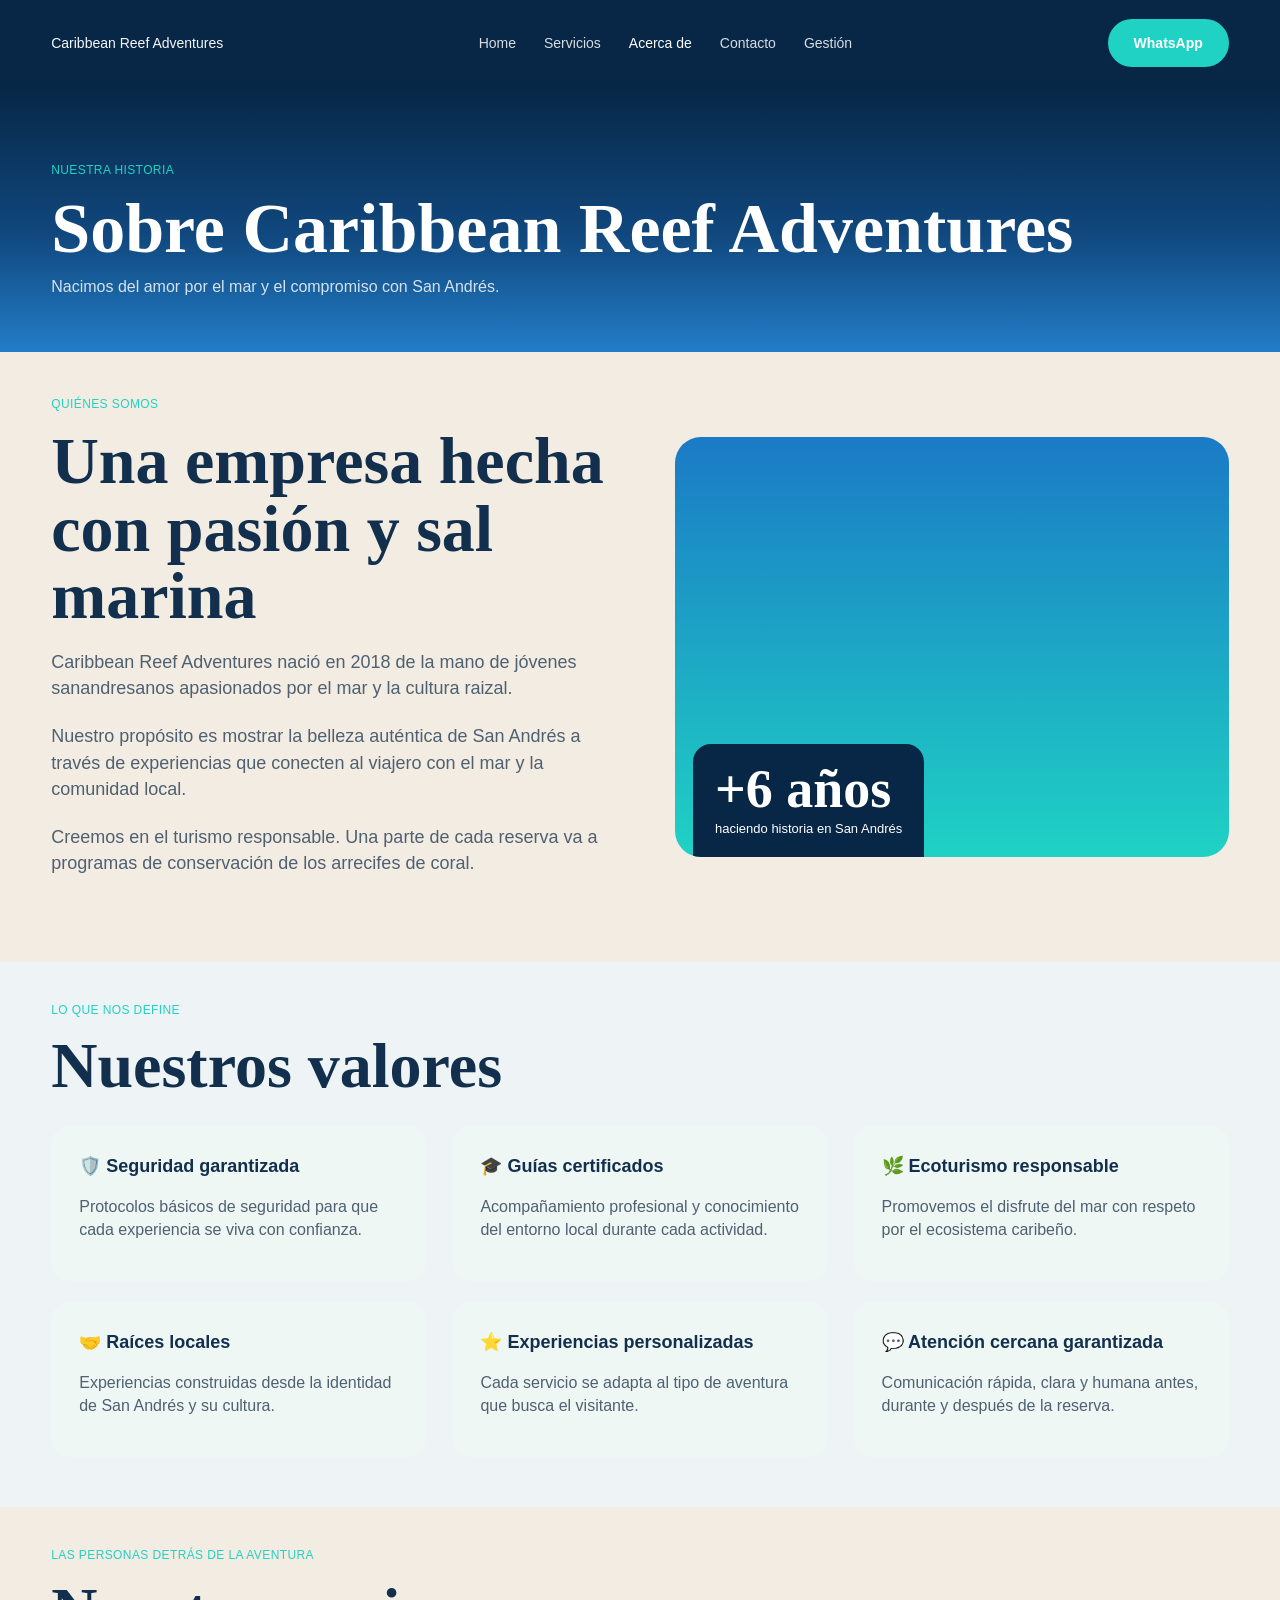
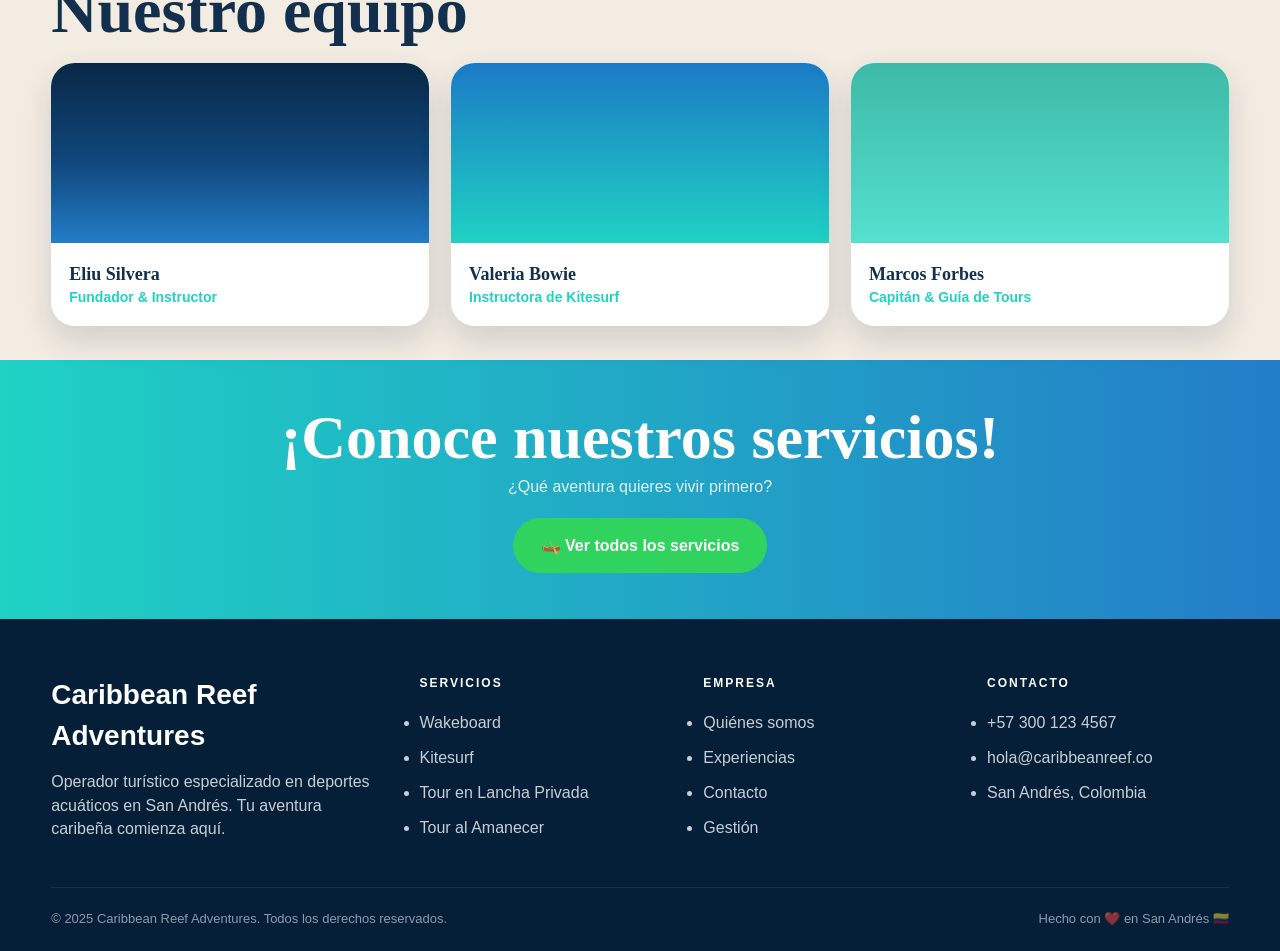
==== about.html @ 7c3cf76f "Upload project" ====
<!DOCTYPE html>
<html lang="es">
<head>
    <!-- Configuración básica del documento -->
    <meta charset="UTF-8">
    <meta name="viewport" content="width=device-width, initial-scale=1.0">

    <!-- Título que aparece en la pestaña del navegador -->
    <title>Caribbean Reef Adventures | Acerca de</title>

    <!-- Conexión con los estilos CSS -->
    <link rel="stylesheet" href="assets/css/styles.css">
</head>

<body>

    <!-- ================= HEADER / NAVBAR ================= -->
    <header class="site-header">
        <div class="container navbar">

            <!-- Nombre / logo -->
            <a class="brand" href="index.html">
                Caribbean Reef Adventures
            </a>

            <!-- Menú de navegación -->
            <nav class="nav-links">
                <a href="index.html">Home</a>
                <a href="services.html">Servicios</a>

                <!-- Página activa -->
                <a href="about.html" class="active">Acerca de</a>

                <a href="contact.html">Contacto</a>
                <a href="admin-services.html">Gestión</a>
            </nav>

            <!-- Botón de WhatsApp -->
            <a class="whatsapp-header" target="_blank"
               href="https://wa.me/573001234567">
                WhatsApp
            </a>

        </div>
    </header>

    <!-- ================= HERO (PARTE SUPERIOR AZUL) ================= -->
    <section class="page-hero page-hero--compact gradient-ocean">
        <div class="container">

            <!-- Texto pequeño -->
            <div class="eyebrow">Nuestra historia</div>

            <!-- Título principal -->
            <h1 class="about-hero-title serif">
                Sobre Caribbean Reef Adventures
            </h1>

            <!-- Descripción -->
            <p class="about-hero-copy">
                Nacimos del amor por el mar y el compromiso con San Andrés.
            </p>

        </div>
    </section>

    <!-- ================= SECCIÓN PRINCIPAL ================= -->
    <section class="about-main">
        <div class="container about-grid">

            <!-- Texto -->
            <div class="about-text">

                <div class="eyebrow">Quiénes somos</div>

                <h2 class="about-heading serif">
                    Una empresa hecha con pasión y sal marina
                </h2>

                <p>
                    Caribbean Reef Adventures nació en 2018 de la mano de jóvenes sanandresanos apasionados por el mar y la cultura raizal.
                </p>

                <p>
                    Nuestro propósito es mostrar la belleza auténtica de San Andrés a través de experiencias que conecten al viajero con el mar y la comunidad local.
                </p>

                <p>
                    Creemos en el turismo responsable. Una parte de cada reserva va a programas de conservación de los arrecifes de coral.
                </p>

            </div>

            <!-- Imagen decorativa -->
            <div class="about-image-box gradient-card">

                <!-- Caja de años -->
                <div class="about-years">
                    <strong>+6 años</strong>
                    <span>haciendo historia en San Andrés</span>
                </div>

            </div>

        </div>
    </section>

    <!-- ================= VALORES ================= -->
    <section class="values-section">
        <div class="container">

            <!-- Título -->
            <div class="center">
                <div class="eyebrow">Lo que nos define</div>
                <h2 class="values-title serif">Nuestros valores</h2>
            </div>

            <!-- Tarjetas -->
            <div class="values-grid">

                <article class="value-card">
                    <h3>🛡️ Seguridad garantizada</h3>
                    <p>Protocolos básicos de seguridad para que cada experiencia se viva con confianza.</p>
                </article>

                <article class="value-card">
                    <h3>🎓 Guías certificados</h3>
                    <p>Acompañamiento profesional y conocimiento del entorno local durante cada actividad.</p>
                </article>

                <article class="value-card">
                    <h3>🌿 Ecoturismo responsable</h3>
                    <p>Promovemos el disfrute del mar con respeto por el ecosistema caribeño.</p>
                </article>

                <article class="value-card">
                    <h3>🤝 Raíces locales</h3>
                    <p>Experiencias construidas desde la identidad de San Andrés y su cultura.</p>
                </article>

                <article class="value-card">
                    <h3>⭐ Experiencias personalizadas</h3>
                    <p>Cada servicio se adapta al tipo de aventura que busca el visitante.</p>
                </article>

                <article class="value-card">
                    <h3>💬 Atención cercana garantizada</h3>
                    <p>Comunicación rápida, clara y humana antes, durante y después de la reserva.</p>
                </article>

            </div>
        </div>
    </section>

    <!-- ================= EQUIPO ================= -->
    <section class="team-section">
        <div class="container">

            <div class="center">
                <div class="eyebrow">Las personas detrás de la aventura</div>
                <h2 class="team-title serif">Nuestro equipo</h2>
            </div>

            <div class="team-grid">

                <article class="team-card">
                    <div class="team-photo gradient-ocean"></div>
                    <div class="body">
                        <h3>Eliu Silvera</h3>
                        <p>Fundador & Instructor</p>
                    </div>
                </article>

                <article class="team-card">
                    <div class="team-photo gradient-card"></div>
                    <div class="body">
                        <h3>Valeria Bowie</h3>
                        <p>Instructora de Kitesurf</p>
                    </div>
                </article>

                <article class="team-card">
                    <div class="team-photo"
                         style="background:linear-gradient(180deg,#3eb9a7 0%,#55e0cf 100%);">
                    </div>
                    <div class="body">
                        <h3>Marcos Forbes</h3>
                        <p>Capitán & Guía de Tours</p>
                    </div>
                </article>

            </div>
        </div>

        <!-- CTA FINAL -->
        <div class="cta-strip">
            <div class="container" style="text-align:center">
                <h2>¡Conoce nuestros servicios!</h2>
                <p>¿Qué aventura quieres vivir primero?</p>

                <a class="btn btn-primary" href="services.html">
                    🛶 Ver todos los servicios
                </a>
            </div>
        </div>
    </section>

    <!-- ================= FOOTER ================= -->
    <footer class="site-footer">
        <div class="container footer-grid">

            <!-- Marca -->
            <div>
                <div class="footer-brand">Caribbean Reef Adventures</div>
                <p>
                    Operador turístico especializado en deportes acuáticos en San Andrés.
                    Tu aventura caribeña comienza aquí.
                </p>
            </div>

            <!-- Servicios -->
            <div class="footer-column">
                <h4>Servicios</h4>
                <ul>
                    <li>Wakeboard</li>
                    <li>Kitesurf</li>
                    <li>Tour en Lancha Privada</li>
                    <li>Tour al Amanecer</li>
                </ul>
            </div>

            <!-- Empresa -->
            <div class="footer-column">
                <h4>Empresa</h4>
                <ul>
                    <li><a href="about.html">Quiénes somos</a></li>
                    <li><a href="services.html">Experiencias</a></li>
                    <li><a href="contact.html">Contacto</a></li>
                    <li><a href="admin-services.html">Gestión</a></li>
                </ul>
            </div>

            <!-- Contacto -->
            <div class="footer-column">
                <h4>Contacto</h4>
                <ul>
                    <li>+57 300 123 4567</li>
                    <li>hola@caribbeanreef.co</li>
                    <li>San Andrés, Colombia</li>
                </ul>
            </div>

        </div>

        <!-- Parte final -->
        <div class="container footer-bottom">
            <span>© 2025 Caribbean Reef Adventures. Todos los derechos reservados.</span>
            <span>Hecho con ❤️ en San Andrés 🇨🇴</span>
        </div>
    </footer>

</body>
</html>
---- assets/css/styles.css ----
/* ==========================================================================
   styles.css
   ==========================================================================
   Este archivo contiene los estilos globales del proyecto
   "Caribbean Reef Adventures".

   Organización del archivo:
   1. Variables globales
   2. Reset y estilos base
   3. Utilidades reutilizables
   4. Header y navegación
   5. Footer
   6. Hero y secciones generales
   7. Home
   8. Acerca de
   9. Servicios
   10. Detalle expandible
   11. Contacto
   12. Responsive
   ========================================================================== */


/* ==========================================================================
   1. VARIABLES GLOBALES
   ==========================================================================
   Aquí se definen los colores, sombras y tamaños reutilizables del proyecto.
   Esto permite mantener consistencia visual y facilita cambios futuros.
   ========================================================================== */

:root {
    /* Colores principales de la marca */
    --navy: #082746;
    --navy-soft: #0e345b;
    --blue: #1e7ac5;
    --cyan: #20d2c4;
    --green: #31d35f;
    /* Colores neutros */
    --cream: #f2ece2;
    --white: #ffffff;
    --text: #12304d;
    --muted: #6b7c8d;
    /* Sombra general para tarjetas y bloques */
    --shadow: 0 14px 32px rgba(6, 31, 57, 0.14);
    /* Ancho máximo del contenedor principal */
    --container: 1200px;
}


/* ==========================================================================
   2. RESET Y ESTILOS BASE
   ==========================================================================
   El reset elimina márgenes y paddings por defecto del navegador para que
   el diseño sea más consistente entre distintos dispositivos.
   ========================================================================== */

/* Aplica reset general a todos los elementos */
* {
    margin: 0;
    padding: 0;
    box-sizing: border-box;
}

/* Permite scroll suave al navegar con anclas */
html {
    scroll-behavior: smooth;
}

/* Estilos generales del body */
body {
    font-family: Arial, Helvetica, sans-serif;
    background: var(--cream);
    color: var(--text);
    line-height: 1.45;
}

/* Los enlaces heredan color y no muestran subrayado */
a {
    text-decoration: none;
    color: inherit;
}

/* Los botones heredan fuente y muestran cursor de clic */
button {
    font: inherit;
    border: none;
    cursor: pointer;
}


/* ==========================================================================
   3. UTILIDADES REUTILIZABLES
   ==========================================================================
   Estas clases se usan varias veces en distintas secciones del sitio.
   ========================================================================== */

/* Contenedor principal centrado con ancho máximo */
.container {
    width: min(92%, var(--container));
    margin: 0 auto;
}

/* Fuente serif para títulos elegantes */
.serif {
    font-family: Georgia, "Times New Roman", serif;
}

/* Texto pequeño superior para subtítulos de sección */
.eyebrow {
    color: var(--cyan);
    font-size: 12px;
    text-transform: uppercase;
    letter-spacing: 0.4px;
    margin-bottom: 14px;
}

/* Fondo degradado principal del sitio */
.gradient-ocean {
    background: linear-gradient( 180deg, var(--navy) 0%, #10477d 55%, #237dc8 100% );
}

/* Fondo degradado para tarjetas o bloques ilustrativos */
.gradient-card {
    background: linear-gradient( 180deg, #1b7ac6 0%, #1fd2c4 100% );
}


/* ==========================================================================
   4. BOTONES
   ==========================================================================
   Se definen estilos base y variantes para mantener consistencia visual.
   ========================================================================== */

/* Botón base reutilizable */
.btn {
    display: inline-flex;
    align-items: center;
    justify-content: center;
    gap: 8px;
    padding: 16px 28px;
    border-radius: 999px;
    font-weight: 700;
}

/* Botón principal */
.btn-primary {
    background: var(--green);
    color: #fff;
}

/* Botón transparente con borde */
.btn-outline {
    border: 1px solid rgba(255, 255, 255, 0.7);
    color: #fff;
}

/* Botón oscuro */
.btn-dark {
    background: var(--navy-soft);
    color: #fff;
}

/* Tamaño pequeño de botón */
.btn-small {
    padding: 12px 22px;
    font-size: 14px;
}


/* ==========================================================================
   5. HEADER Y NAVEGACIÓN
   ==========================================================================
   Contiene la barra superior, logo, enlaces del menú y botón de WhatsApp.
   ========================================================================== */

/* Encabezado principal fijo arriba */
.site-header {
    background: var(--navy);
    color: #fff;
    position: sticky;
    top: 0;
    z-index: 30;
}

/* Contenedor interno del header */
.navbar {
    min-height: 86px;
    display: flex;
    align-items: center;
    justify-content: space-between;
    gap: 24px;
}

/* Marca o nombre del sitio */
.brand {
    font-size: 14px;
    color: rgba(255, 255, 255, 0.96);
}

/* Menú de navegación */
.nav-links {
    display: flex;
    align-items: center;
    gap: 28px;
    font-size: 14px;
    color: rgba(255, 255, 255, 0.84);
}

    /* Efecto hover y página activa */
    .nav-links a.active,
    .nav-links a:hover {
        color: #fff;
    }

/* Botón especial de WhatsApp en header */
.whatsapp-header {
    background: var(--cyan);
    color: #fff;
    padding: 14px 26px;
    border-radius: 999px;
    font-weight: 700;
    font-size: 14px;
}


/* ==========================================================================
   6. FOOTER
   ==========================================================================
   Estilos del pie de página con columnas informativas.
   ========================================================================== */

/* Contenedor general del footer */
.site-footer {
    background: #061f39;
    color: rgba(255, 255, 255, 0.78);
    padding-top: 56px;
}

/* Grid principal del footer */
.footer-grid {
    display: grid;
    grid-template-columns: 1.35fr 1fr 1fr 1fr;
    gap: 42px;
    padding-bottom: 36px;
}

/* Título o marca del footer */
.footer-brand {
    color: #fff;
    font-size: 28px;
    font-weight: 800;
    margin-bottom: 14px;
}

/* Títulos pequeños de columnas */
.footer-column h4 {
    color: #fff;
    font-size: 12px;
    letter-spacing: 2px;
    text-transform: uppercase;
    margin-bottom: 18px;
}

/* Espaciado entre ítems del footer */
.footer-column li {
    margin-bottom: 12px;
}

/* Barra inferior del footer */
.footer-bottom {
    border-top: 1px solid rgba(255, 255, 255, 0.08);
    padding: 22px 0;
    display: flex;
    justify-content: space-between;
    gap: 20px;
    font-size: 13px;
    color: rgba(255, 255, 255, 0.55);
}


/* ==========================================================================
   7. HERO Y SECCIONES GENERALES
   ==========================================================================
   Aplica a los bloques grandes de bienvenida y encabezados internos.
   ========================================================================== */

/* Hero general */
.page-hero {
    color: #fff;
}

/* Hero grande, usado en Home */
.page-hero--large {
    padding: 84px 0 120px;
    min-height: 700px;
}

/* Hero más compacto para páginas internas */
.page-hero--compact {
    padding: 76px 0 54px;
}


/* ==========================================================================
   8. HOME
   ==========================================================================
   Sección principal de la página de inicio.
   ========================================================================== */

/* Ajuste superior del contenido del hero */
.hero-home {
    padding-top: 78px;
}

/* Etiqueta de ubicación */
.location-badge {
    display: inline-flex;
    align-items: center;
    gap: 8px;
    background: rgba(32, 210, 196, 0.16);
    color: #fff;
    padding: 10px 16px;
    font-size: 13px;
    margin-bottom: 18px;
}

/* Títulos principales de varias secciones */
.home-title,
.about-hero-title,
.contact-hero-title,
.services-title,
.about-heading,
.values-title,
.team-title,
.cta-strip h2 {
    font-family: Georgia, "Times New Roman", serif;
    line-height: 1.02;
}

/* Título principal del Home */
.home-title {
    font-size: 82px;
    max-width: 760px;
    margin-bottom: 18px;
}

    /* Palabra destacada del título */
    .home-title .accent {
        color: var(--cyan);
    }

/* Texto introductorio del Home */
.home-copy {
    font-size: 18px;
    max-width: 640px;
    margin-bottom: 34px;
    color: rgba(255, 255, 255, 0.82);
}

/* Grupo de botones del Home */
.home-actions {
    display: flex;
    gap: 16px;
    flex-wrap: wrap;
}


/* ==========================================================================
   9. MÉTRICAS DEL HOME
   ==========================================================================
   Barra con estadísticas destacadas.
   ========================================================================== */

.metrics-bar {
    background: #fff;
    padding: 20px 0 16px;
}

.metrics-grid {
    display: grid;
    grid-template-columns: repeat(4, 1fr);
    gap: 24px;
    text-align: center;
}

.metric strong {
    display: block;
    font-size: 34px;
    color: #000;
    margin-bottom: 2px;
}

.metric span {
    font-weight: 700;
    color: #111;
}


/* ==========================================================================
   10. SERVICIOS DESTACADOS DEL HOME
   ========================================================================== */

.featured-section {
    padding: 52px 0 70px;
}

.featured-title-top {
    font-size: 26px;
    letter-spacing: 4px;
    color: #000;
    font-weight: 800;
}

.featured-title-main {
    font-size: 54px;
    line-height: 1.02;
    margin-bottom: 28px;
}

.featured-grid {
    display: grid;
    grid-template-columns: repeat(4, 1fr);
    gap: 24px;
}

/* Tarjetas destacadas y tarjetas de servicios comparten estilos */
.feature-card,
.service-card {
    background: #fff;
    border-radius: 0 0 20px 20px;
    overflow: hidden;
    box-shadow: var(--shadow);
}

    /* Imagen superior de las tarjetas */
    .feature-card .image,
    .service-card .card-image {
        height: 230px;
        position: relative;
    }

/* Etiqueta flotante de categoría */
.card-tag {
    position: absolute;
    right: 20px;
    top: 16px;
    background: var(--cyan);
    color: var(--navy);
    padding: 8px 16px;
    border-radius: 999px;
    font-size: 12px;
    font-weight: 700;
}

/* Contenido interno de la tarjeta */
.feature-card .body,
.service-card .card-body {
    padding: 18px 18px 20px;
}

.feature-card h3,
.service-card h3 {
    font-size: 15px;
    margin-bottom: 14px;
}

.feature-card p,
.service-card p {
    font-size: 14px;
    color: #3c4f61;
    min-height: 44px;
    margin-bottom: 18px;
}

.feature-card .price,
.service-card .price {
    color: #1a78c5;
    font-weight: 700;
    margin-bottom: 16px;
}

.feature-card .actions,
.service-card .actions {
    display: flex;
    justify-content: space-between;
    gap: 12px;
}


/* ==========================================================================
   11. ACERCA DE
   ==========================================================================
   Estilos para la página informativa sobre la empresa.
   ========================================================================== */

.about-hero-title {
    font-size: 70px;
    margin-bottom: 10px;
}

.about-hero-copy {
    color: rgba(255, 255, 255, 0.82);
}

.about-main {
    padding: 44px 0 64px;
}

.about-grid {
    display: grid;
    grid-template-columns: 1fr 1fr;
    gap: 70px;
    align-items: center;
}

.about-heading {
    font-size: 66px;
    margin-bottom: 20px;
}

.about-text p {
    color: #4f6071;
    margin-bottom: 22px;
    font-size: 18px;
    max-width: 620px;
}

.about-image-box {
    min-height: 420px;
    border-radius: 26px;
    position: relative;
    overflow: hidden;
}

.about-years {
    position: absolute;
    left: 18px;
    bottom: 0;
    background: var(--navy);
    color: #fff;
    padding: 18px 22px;
    border-radius: 18px 18px 0 0;
    min-width: 210px;
}

    .about-years strong {
        display: block;
        font-family: Georgia, "Times New Roman", serif;
        font-size: 54px;
        line-height: 1;
    }

    .about-years span {
        font-size: 13px;
    }


/* ==========================================================================
   12. VALORES
   ==========================================================================
   Bloque de tarjetas que muestran los valores de la empresa.
   ========================================================================== */

.values-section {
    background: #eef4f6;
    padding: 40px 0 50px;
}

.values-title {
    font-size: 64px;
    margin-bottom: 26px;
}

.values-grid {
    display: grid;
    grid-template-columns: repeat(3, 1fr);
    gap: 20px 26px;
}

.value-card {
    background: #eff7f5;
    border-radius: 20px;
    padding: 28px;
    min-height: 156px;
}

    .value-card h3 {
        font-size: 18px;
        margin-bottom: 16px;
    }

    .value-card p {
        color: #4f6071;
    }


/* ==========================================================================
   13. EQUIPO
   ==========================================================================
   Sección para mostrar miembros del equipo.
   ========================================================================== */

.team-section {
    padding: 40px 0 0;
}

.team-title {
    font-size: 64px;
    margin-bottom: 20px;
}

.team-grid {
    display: grid;
    grid-template-columns: repeat(3, 1fr);
    gap: 22px;
}

.team-card {
    background: #fff;
    border-radius: 24px;
    overflow: hidden;
    box-shadow: var(--shadow);
}

.team-photo {
    height: 180px;
}

.team-card .body {
    padding: 18px;
}

.team-card h3 {
    font-family: Georgia, "Times New Roman", serif;
    font-size: 18px;
}

.team-card p {
    color: var(--cyan);
    font-weight: 700;
    font-size: 14px;
}


/* ==========================================================================
   14. CTA FINAL
   ==========================================================================
   Franja final con llamado a la acción.
   ========================================================================== */

.cta-strip {
    margin-top: 34px;
    background: linear-gradient(90deg, #1fd2c4 0%, #237dc8 100%);
    color: #fff;
    padding: 46px 0;
}

    .cta-strip h2 {
        font-size: 62px;
        margin-bottom: 6px;
    }

    .cta-strip p {
        margin-bottom: 20px;
        color: rgba(255, 255, 255, 0.86);
    }


/* ==========================================================================
   15. SERVICIOS
   ==========================================================================
   Sección principal del catálogo de servicios.
   ========================================================================== */

.services-layout {
    padding: 60px 0 28px;
}

.services-title {
    font-size: 74px;
    margin-bottom: 10px;
}

.services-grid {
    display: grid;
    grid-template-columns: repeat(2, minmax(320px, 1fr));
    gap: 36px 130px;
    justify-items: center;
}

.service-card {
    width: 100%;
    max-width: 360px;
}

/* Botón de favoritos */
.favorite-btn {
    background: #edf4f9;
    color: var(--navy-soft);
    border-radius: 999px;
    padding: 12px 16px;
    font-weight: 700;
}

    /* Estado activo del favorito */
    .favorite-btn.is-favorite {
        background: #ffe8ef;
        color: #af2555;
    }


/* ==========================================================================
   16. DETALLE EXPANDIBLE
   ==========================================================================
   Vista que se abre dentro de la misma página de servicios.
   ========================================================================== */

.inline-detail {
    display: none;
    margin-top: 52px;
}

    .inline-detail.show {
        display: block;
    }

.detail-panel {
    border-radius: 28px;
    overflow: hidden;
}

.detail-topbar {
    height: 76px;
    background: #f1a05c;
}

.detail-hero {
    height: 430px;
    background: linear-gradient(180deg, #000 0%, #524641 60%, #8f817a 100%);
    position: relative;
}

.detail-overlay {
    position: absolute;
    inset: 0;
    display: flex;
    flex-direction: column;
    justify-content: flex-end;
    padding: 54px 58px;
    color: #fff;
}

.detail-tag {
    align-self: flex-start;
    background: var(--cyan);
    color: var(--navy);
    padding: 8px 18px;
    border-radius: 999px;
    font-size: 12px;
    font-weight: 700;
    margin-bottom: 18px;
}

.detail-title {
    font-family: Georgia, "Times New Roman", serif;
    font-size: 72px;
    line-height: 1.02;
    margin-bottom: 6px;
}

.detail-subtitle {
    font-family: Georgia, "Times New Roman", serif;
    font-size: 44px;
    line-height: 1.04;
    color: rgba(255, 255, 255, 0.82);
}

.detail-content {
    width: min(92%, 920px);
    margin: 0 auto;
    padding: 10px 0 80px;
}

.back-link {
    display: inline-block;
    color: #4e7ba9;
    font-size: 14px;
    margin-bottom: 14px;
}

.detail-description {
    color: #39516b;
    font-size: 15px;
    margin-bottom: 26px;
}

.detail-stats {
    display: grid;
    grid-template-columns: repeat(3, 1fr);
    gap: 20px;
    margin-bottom: 24px;
}

.detail-stat {
    background: #fff;
    border-radius: 18px;
    box-shadow: var(--shadow);
    padding: 22px;
    text-align: center;
}

    .detail-stat .icon {
        font-size: 28px;
        margin-bottom: 8px;
    }

    .detail-stat .label {
        color: #798694;
        font-size: 11px;
        font-weight: 700;
        text-transform: uppercase;
        letter-spacing: 0.8px;
    }

    .detail-stat .value {
        color: var(--navy-soft);
        font-size: 18px;
        font-weight: 800;
        margin-top: 4px;
    }

.includes {
    display: grid;
    grid-template-columns: 1fr 1fr;
    gap: 20px 80px;
    margin-bottom: 28px;
}

    .includes h3 {
        grid-column: 1 / -1;
        font-family: Georgia, "Times New Roman", serif;
        font-size: 24px;
        color: var(--navy-soft);
    }

    .includes li {
        margin-bottom: 10px;
        color: #39516b;
        font-weight: 700;
    }

        .includes li::before {
            content: "✓";
            color: var(--cyan);
            margin-right: 10px;
        }

.detail-cta {
    background: #eaf8fb;
    border: 1px solid #bfe5ee;
    border-radius: 24px;
    padding: 28px;
    text-align: center;
}

    .detail-cta h3 {
        font-family: Georgia, "Times New Roman", serif;
        font-size: 24px;
        color: var(--navy-soft);
        margin-bottom: 6px;
    }

    .detail-cta p {
        color: #7b8794;
        margin-bottom: 18px;
    }


/* ==========================================================================
   17. CONTACTO
   ==========================================================================
   Sección de información y formulario de contacto.
   ========================================================================== */

.contact-hero-title {
    font-size: 72px;
    margin-bottom: 10px;
}

.contact-layout {
    padding: 32px 0 72px;
}

.contact-grid {
    display: grid;
    grid-template-columns: 420px 1fr;
    gap: 46px;
    align-items: start;
}

.contact-left h2 {
    font-family: Georgia, "Times New Roman", serif;
    font-size: 58px;
    line-height: 1.02;
    margin-bottom: 12px;
}

.contact-left p {
    color: #718191;
    margin-bottom: 16px;
    font-size: 18px;
    max-width: 370px;
}

.contact-info-list {
    display: grid;
    gap: 14px;
    margin: 18px 0 22px;
}

.contact-info-card {
    background: #fff;
    border-radius: 18px;
    padding: 16px 18px;
    display: grid;
    grid-template-columns: 48px 1fr;
    gap: 14px;
    align-items: center;
    box-shadow: var(--shadow);
}

    .contact-info-card .icon {
        width: 48px;
        height: 48px;
        border-radius: 14px;
        background: linear-gradient(180deg, #1a7ac5 0%, #21d2c4 100%);
    }

    .contact-info-card small {
        display: block;
        color: #778391;
        font-size: 11px;
        text-transform: uppercase;
        font-weight: 700;
        margin-bottom: 2px;
    }

    .contact-info-card strong {
        font-size: 16px;
    }

.contact-whatsapp {
    width: 100%;
}

.contact-form-box {
    background: #fff;
    border-radius: 28px;
    box-shadow: var(--shadow);
    padding: 34px 32px 26px;
}

    .contact-form-box h2 {
        font-family: Georgia, "Times New Roman", serif;
        font-size: 48px;
        margin-bottom: 10px;
    }

.form-grid {
    display: grid;
    grid-template-columns: 1fr 1fr;
    gap: 18px 20px;
}

.form-group label {
    display: block;
    font-weight: 700;
    margin-bottom: 8px;
    font-size: 14px;
}

.input {
    width: 100%;
    border: 1px solid #d0d8e0;
    border-radius: 14px;
    padding: 14px 16px;
    font-size: 15px;
}

.textarea {
    min-height: 140px;
    resize: vertical;
}

.full {
    grid-column: 1 / -1;
}

.form-submit {
    margin-top: 8px;
    width: 100%;
}

.form-note {
    color: #7f8a96;
    font-size: 12px;
    margin-top: 14px;
}

.form-message {
    margin-top: 16px;
    font-weight: 700;
}

    .form-message.success {
        color: #198754;
    }

    .form-message.error {
        color: #c0392b;
    }


/* ==========================================================================
   18. RESPONSIVE
   ==========================================================================
   Ajustes visuales para tablet y móvil.
   ========================================================================== */

/* Pantallas medianas */
@media (max-width: 1100px) {
    .featured-grid {
        grid-template-columns: repeat(2, 1fr);
    }

    .values-grid {
        grid-template-columns: repeat(2, 1fr);
    }

    .footer-grid {
        grid-template-columns: 1fr 1fr;
    }

    .contact-grid {
        grid-template-columns: 1fr;
    }

    .about-grid {
        grid-template-columns: 1fr;
    }
}

/* Pantallas pequeñas */
@media (max-width: 800px) {
    .navbar {
        flex-direction: column;
        justify-content: center;
        padding: 18px 0;
    }

    .nav-links {
        flex-wrap: wrap;
        justify-content: center;
        gap: 16px;
    }

    .home-title,
    .about-hero-title,
    .contact-hero-title,
    .services-title,
    .about-heading,
    .values-title,
    .team-title,
    .cta-strip h2 {
        font-size: 42px;
    }

    .page-hero--large {
        min-height: auto;
        padding: 58px 0 80px;
    }

    .metrics-grid,
    .featured-grid,
    .values-grid,
    .team-grid,
    .services-grid,
    .detail-stats,
    .includes,
    .form-grid {
        grid-template-columns: 1fr;
    }

    .detail-title {
        font-size: 42px;
    }

    .detail-subtitle {
        font-size: 28px;
    }

    .detail-overlay {
        padding: 34px 24px;
    }

    .footer-bottom {
        flex-direction: column;
        align-items: flex-start;
    }
}


/* =========================================================
   MINI CRUD / GESTIÓN DE SERVICIOS
   ========================================================= */

.crud-section {
  margin-bottom: 40px;
  background: #ffffff;
  padding: 24px;
  border-radius: 20px;
  box-shadow: var(--shadow);
}

.crud-section h2 {
  margin-bottom: 20px;
  font-size: 36px;
  color: var(--navy-soft);
}

.crud-form {
  display: grid;
  grid-template-columns: 1fr 1fr;
  gap: 16px;
}

.crud-form input,
.crud-form textarea {
  width: 100%;
  border: 1px solid #d0d8e0;
  border-radius: 14px;
  padding: 14px 16px;
  font-size: 15px;
}

.crud-form textarea {
  min-height: 120px;
  resize: vertical;
  grid-column: 1 / -1;
}

.crud-form button {
  grid-column: 1 / -1;
}

.favorites-empty {
  background: #ffffff;
  border-radius: 18px;
  padding: 20px;
  color: #5d6b78;
  box-shadow: var(--shadow);
}

@media (max-width: 800px) {
  .crud-form {
    grid-template-columns: 1fr;
  }
}
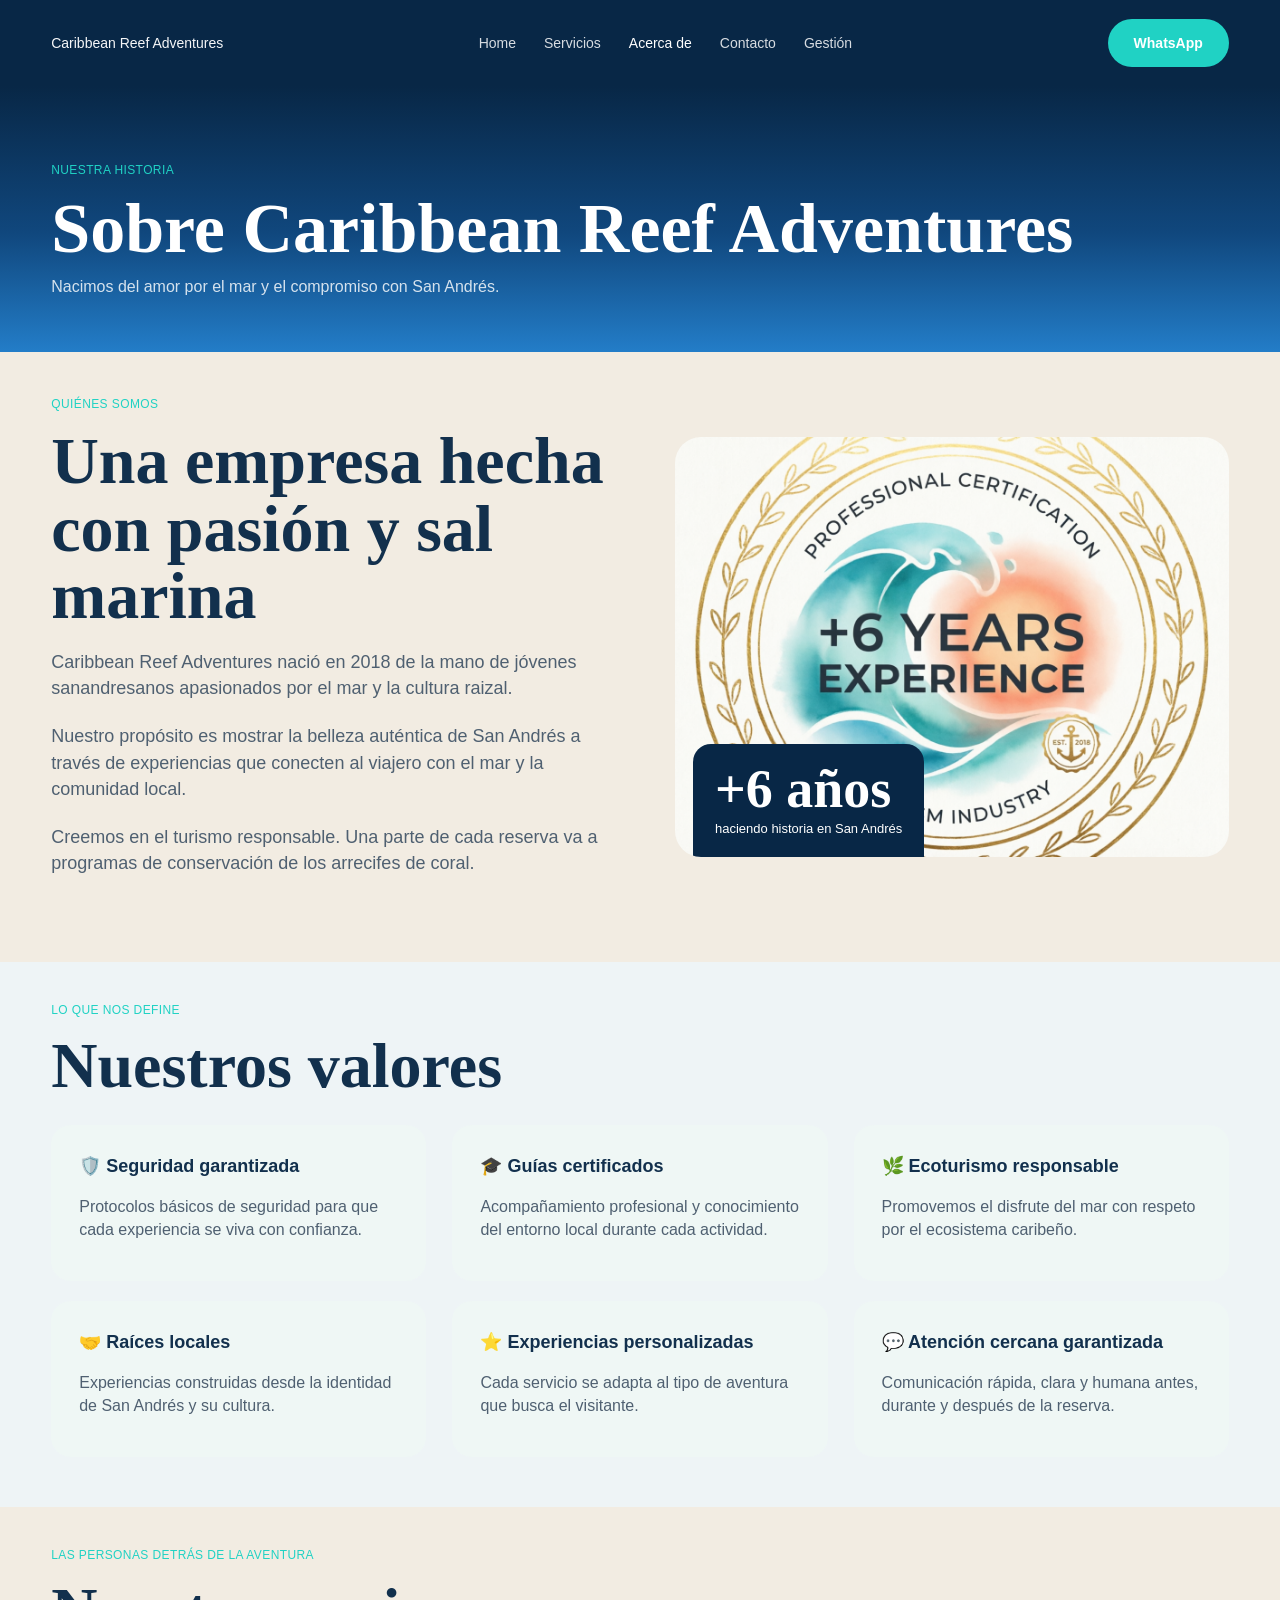
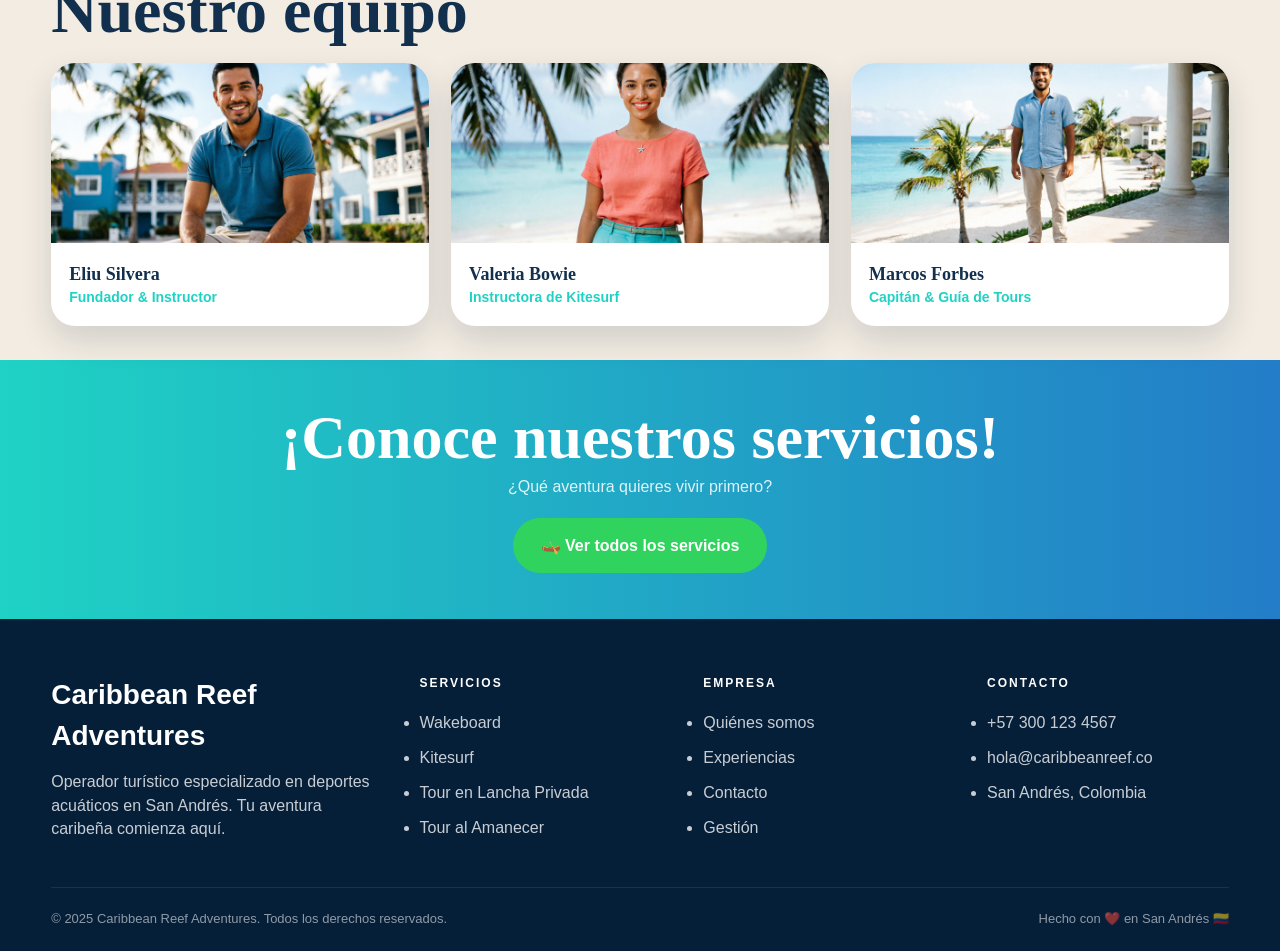
==== commit a37ab0e0: "Enhance visual elements by adding background images to team and service cards, update service data w" ====
--- a/about.html
+++ b/about.html
@@ -92,7 +92,8 @@
             </div>
 
             <!-- Imagen decorativa -->
-            <div class="about-image-box gradient-card">
+            <div class="about-image-box"
+                 style="background-image:url('assets/img/Badge.png');">
 
                 <!-- Caja de años -->
                 <div class="about-years">
@@ -164,7 +165,8 @@
             <div class="team-grid">
 
                 <article class="team-card">
-                    <div class="team-photo gradient-ocean"></div>
+                    <div class="team-photo"
+                         style="background-image:url('assets/img/team/Eliu.png');"></div>
                     <div class="body">
                         <h3>Eliu Silvera</h3>
                         <p>Fundador & Instructor</p>
@@ -172,7 +174,8 @@
                 </article>
 
                 <article class="team-card">
-                    <div class="team-photo gradient-card"></div>
+                    <div class="team-photo"
+                         style="background-image:url('assets/img/team/Valeria.png');"></div>
                     <div class="body">
                         <h3>Valeria Bowie</h3>
                         <p>Instructora de Kitesurf</p>
@@ -181,8 +184,7 @@
 
                 <article class="team-card">
                     <div class="team-photo"
-                         style="background:linear-gradient(180deg,#3eb9a7 0%,#55e0cf 100%);">
-                    </div>
+                         style="background-image:url('assets/img/team/Marcos.png');"></div>
                     <div class="body">
                         <h3>Marcos Forbes</h3>
                         <p>Capitán & Guía de Tours</p>
--- a/assets/css/styles.css
+++ b/assets/css/styles.css
@@ -299,6 +299,13 @@
     padding: 76px 0 54px;
 }
 
+/* Hero con imagen de fondo: ajusta la foto para que cubra todo el bloque */
+.hero-with-image {
+    background-size: cover;
+    background-position: center;
+    background-repeat: no-repeat;
+}
+
 
 /* ==========================================================================
    8. HOME
@@ -529,6 +536,9 @@
     border-radius: 26px;
     position: relative;
     overflow: hidden;
+    background-size: cover;
+    background-position: center;
+    background-repeat: no-repeat;
 }
 
 .about-years {
@@ -623,6 +633,9 @@
 
 .team-photo {
     height: 180px;
+    background-size: cover;
+    background-position: center;
+    background-repeat: no-repeat;
 }
 
 .team-card .body {
@@ -933,7 +946,17 @@
         height: 48px;
         border-radius: 14px;
         background: linear-gradient(180deg, #1a7ac5 0%, #21d2c4 100%);
-    }
+        display: flex;
+        align-items: center;
+        justify-content: center;
+        overflow: hidden;
+    }
+
+        .contact-info-card .icon img {
+            width: 26px;
+            height: 26px;
+            object-fit: contain;
+        }
 
     .contact-info-card small {
         display: block;
@@ -1152,6 +1175,16 @@
   grid-column: 1 / -1;
 }
 
+.btn-restore {
+  margin-top: 18px;
+  background: #c0392b;
+  color: #ffffff;
+}
+
+.btn-restore:hover {
+  background: #a93226;
+}
+
 .favorites-empty {
   background: #ffffff;
   border-radius: 18px;
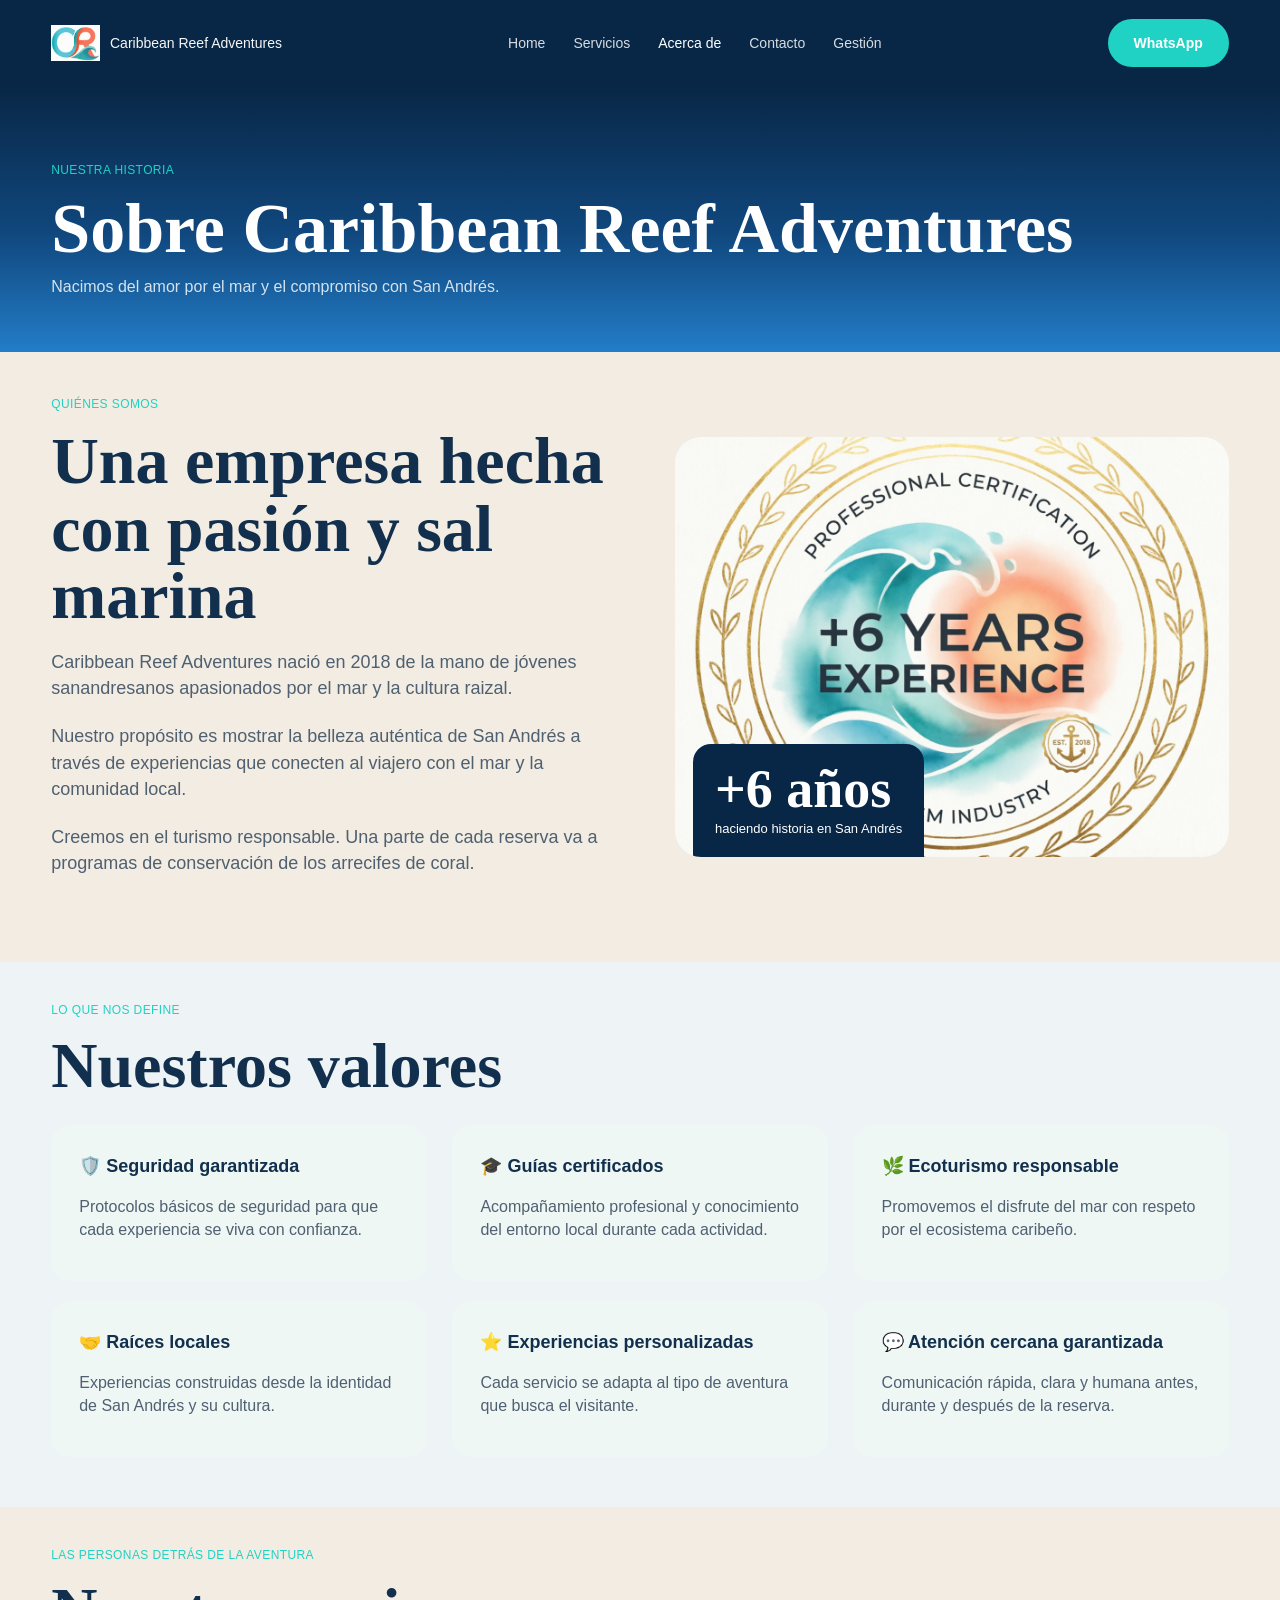
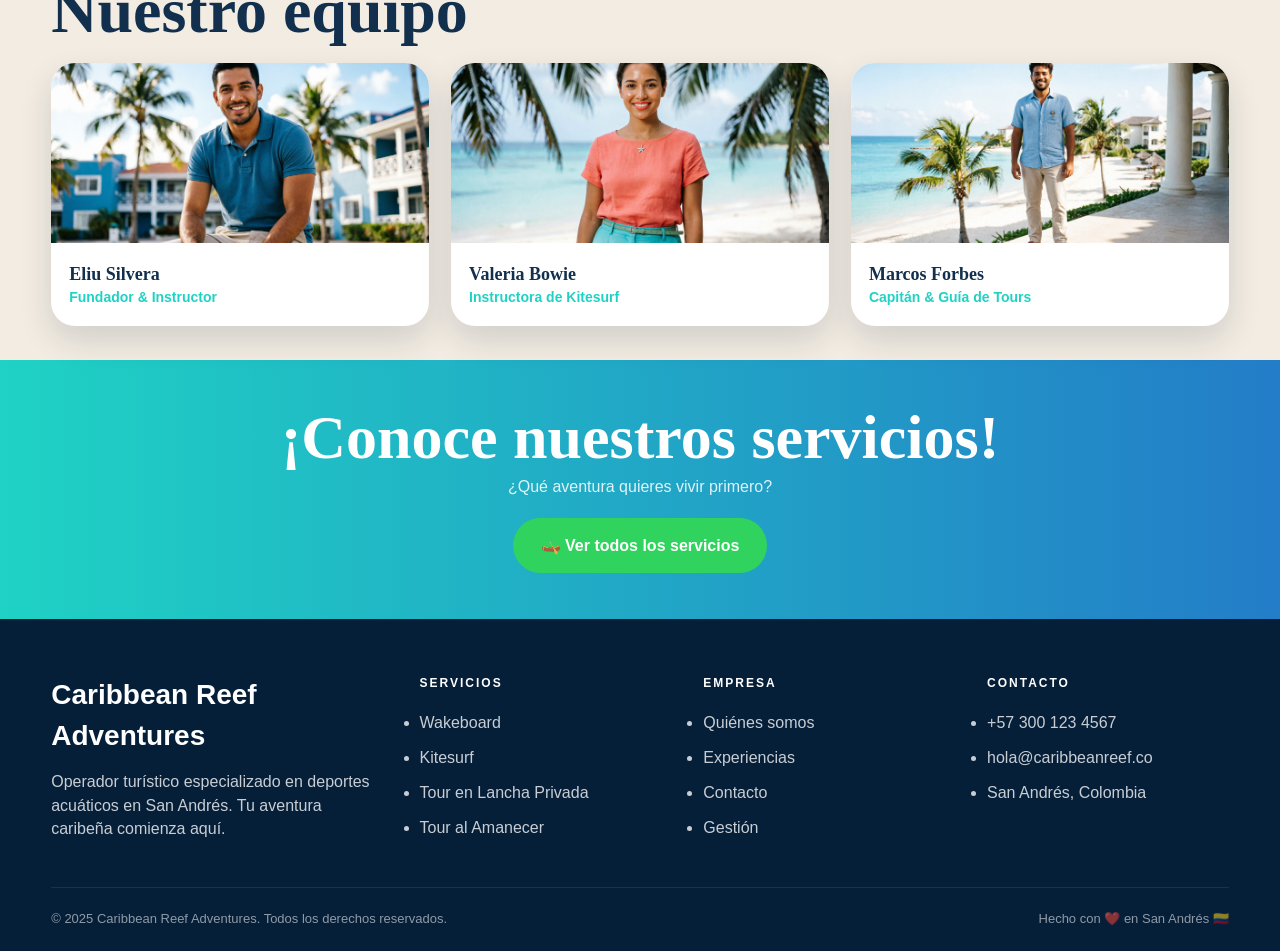
==== commit d3df8553: "adeed logo" ====
--- a/about.html
+++ b/about.html
@@ -8,6 +8,9 @@
     <!-- Título que aparece en la pestaña del navegador -->
     <title>Caribbean Reef Adventures | Acerca de</title>
 
+    <!-- Favicon: ícono que aparece junto al título en la pestaña -->
+    <link rel="icon" type="image/x-icon" href="favicon.ico">
+
     <!-- Conexión con los estilos CSS -->
     <link rel="stylesheet" href="assets/css/styles.css">
 </head>
@@ -20,7 +23,8 @@
 
             <!-- Nombre / logo -->
             <a class="brand" href="index.html">
-                Caribbean Reef Adventures
+                <img src="assets/img/logo.png" alt="Caribbean Reef Adventures" class="brand-logo">
+                <span>Caribbean Reef Adventures</span>
             </a>
 
             <!-- Menú de navegación -->
--- a/assets/css/styles.css
+++ b/assets/css/styles.css
@@ -194,7 +194,18 @@
 .brand {
     font-size: 14px;
     color: rgba(255, 255, 255, 0.96);
-}
+    display: flex;
+    align-items: center;
+    gap: 10px;
+    text-decoration: none;
+}
+
+    /* Logo dentro del header, al lado del nombre del sitio */
+    .brand-logo {
+        height: 36px;
+        width: auto;
+        display: block;
+    }
 
 /* Menú de navegación */
 .nav-links {
@@ -956,6 +967,7 @@
             width: 26px;
             height: 26px;
             object-fit: contain;
+            filter: brightness(0) invert(1);
         }
 
     .contact-info-card small {
